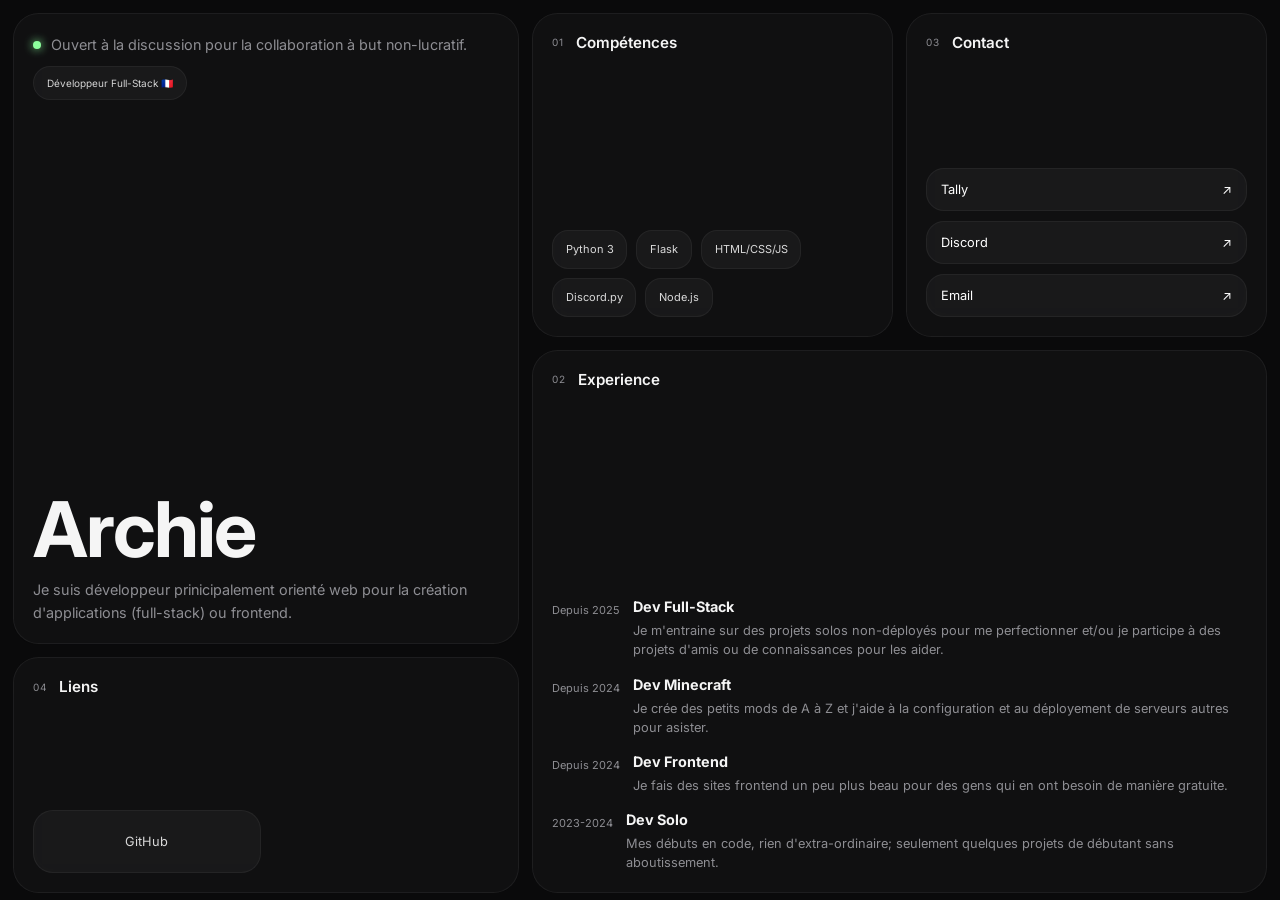
==== index.html @ da245379 "Patch + 404" ====
<!-- index.html -->
<!DOCTYPE html>
<html lang="fr">
<head>
  <meta charset="UTF-8" />
  <meta name="viewport" content="width=device-width, initial-scale=1.0" />

  <title>Archie — Portfolio</title>

  <link rel="preconnect" href="https://fonts.googleapis.com">
  <link rel="preconnect" href="https://fonts.gstatic.com" crossorigin>

  <link
    href="https://fonts.googleapis.com/css2?family=Inter:wght@300;400;500;600;700;800&display=swap"
    rel="stylesheet"
  />

  <link rel="stylesheet" href="styles.css" />
</head>

<body>

  <div class="noise"></div>

  <main class="bento-grid">

    <!-- PRESENTATION -->
    <section class="card presentation">

      <div class="top-bar">
        <div class="status">
          <span class="dot"></span>
          <p>Ouvert à la discussion pour la collaboration à but non-lucratif.</p>
        </div>

        <span class="mini-badge">Développeur Full-Stack 🇫🇷</span>
      </div>

      <div class="presentation-content">
        <h1>
          Archie
        </h1>

        <p>
          Je suis développeur prinicipalement orienté web pour la création d'applications (full-stack) ou frontend.
        </p>
      </div>

    </section>

    <!-- SKILLS -->
    <section class="card skills">

      <div class="section-head">
        <span class="section-number">01</span>
        <h2>Compétences</h2>
      </div>

      <div class="skills-grid">

        <div class="skill-tag">Python 3</div>
        <div class="skill-tag">Flask</div>
        <div class="skill-tag">HTML/CSS/JS</div>
        <div class="skill-tag">Discord.py</div>
        <div class="skill-tag">Node.js</div>

      </div>

    </section>

    <!-- EXPERIENCE -->
    <section class="card experience">

      <div class="section-head">
        <span class="section-number">02</span>
        <h2>Experience</h2>
      </div>

      <div class="timeline">


        <div class="timeline-item">
          <div class="timeline-left">
            <span>Depuis 2025</span>
          </div>

          <div class="timeline-right">
            <h3>Dev Full-Stack</h3>
            <p>Je m'entraine sur des projets solos non-déployés pour me perfectionner et/ou je participe à des projets d'amis ou de connaissances pour les aider.</p>
          </div>
        </div>

        <div class="timeline-item">
          <div class="timeline-left">
            <span>Depuis 2024</span>
          </div>

          <div class="timeline-right">
            <h3>Dev Minecraft</h3>
            <p>Je crée des petits mods de A à Z et j'aide à la configuration et au déployement de serveurs autres pour asister.</p>
          </div>
        </div>

        <div class="timeline-item">
          <div class="timeline-left">
            <span>Depuis 2024</span>
          </div>

          <div class="timeline-right">
            <h3>Dev Frontend</h3>
            <p>Je fais des sites frontend un peu plus beau pour des gens qui en ont besoin de manière gratuite.</p>
          </div>
        </div>

        <div class="timeline-item">
          <div class="timeline-left">
            <span>2023-2024</span>
          </div>

          <div class="timeline-right">
            <h3>Dev Solo</h3>
            <p>Mes débuts en code, rien d'extra-ordinaire; seulement quelques projets de débutant sans aboutissement.</p>
          </div>
        </div>

      </div>

    </section>

    <!-- CONTACT -->
    <section class="card contact">

      <div class="section-head">
        <span class="section-number">03</span>
        <h2>Contact</h2>
      </div>

      <div class="contact-buttons">

        <a href="https://tally.so/r/vGJo6l">
          <span>Tally</span>
          <span>↗</span>
        </a>

        <a href="https://dsc.gg/archielevrai">
          <span>Discord</span>
          <span>↗</span>
        </a>

        <a href="mailto:hello.twarf@proton.me">
          <span>Email</span>
          <span>↗</span>
        </a>

      </div>

    </section>

    <!-- LINKS -->
    <section class="card links">

      <div class="section-head">
        <span class="section-number">04</span>
        <h2>Liens</h2>
      </div>

      <div class="links-grid">

        <a href="https://github.com/archielevrai">GitHub</a>

      </div>

    </section>

  </main>

</body>
</html>
---- styles.css ----
*{
  margin:0;
  padding:0;
  box-sizing:border-box;
}

:root{

  --bg:#0a0a0b;

  --surface:
    rgba(18,18,20,.78);

  --surface-hover:
    rgba(24,24,27,.92);

  --border:
    rgba(255,255,255,.06);

  --text:#f5f5f5;

  --muted:#8e8e93;

  --radius:clamp(18px,2vw,34px);
}

html,
body{
  width:100%;
  height:100%;
}

body{

  font-family:"Inter",sans-serif;

  background:var(--bg);

  color:var(--text);

  overflow:hidden;

  padding:clamp(10px,1vw,18px);

  position:relative;
}

/* NOISE */

.noise{

  position:fixed;
  inset:0;

  pointer-events:none;

  opacity:.03;

  background-image:
    radial-gradient(
      rgba(255,255,255,1) .5px,
      transparent .5px
    );

  background-size:6px 6px;
}

/* GRID */

.bento-grid{

  width:100%;
  height:calc(100vh - 20px);

  display:grid;

  gap:clamp(10px,1vw,18px);

  grid-template-columns:
    1.4fr
    1fr
    1fr;

  grid-template-rows:
    1.1fr
    1fr
    .8fr;

  grid-template-areas:

    "presentation skills contact"
    "presentation experience experience"
    "links experience experience";
}

/* CARDS */

.card{

  background:var(--surface);

  border:
    1px solid var(--border);

  border-radius:var(--radius);

  padding:
    clamp(18px,1.5vw,30px);

  backdrop-filter:blur(18px);

  overflow:hidden;

  min-width:0;
  min-height:0;

  position:relative;

  transition:
    transform .2s ease,
    background .2s ease,
    border .2s ease;
}

.card:hover{

  transform:translateY(-2px);

  background:var(--surface-hover);

  border-color:
    rgba(255,255,255,.12);
}

/* AREAS */

.presentation{
  grid-area:presentation;

  display:flex;
  flex-direction:column;
  justify-content:space-between;

  min-height:0;
}

.skills{
  grid-area:skills;

  display:flex;
  flex-direction:column;
}

.contact{
  grid-area:contact;

  display:flex;
  flex-direction:column;
}

.experience{
  grid-area:experience;

  display:flex;
  flex-direction:column;
}

.links{

  display:flex;
  flex-direction:column;

  justify-content:space-between;

  gap:20px;

  min-height:0;
}

/* TOP */

.top-bar{

  display:flex;
  justify-content:space-between;
  align-items:center;

  gap:10px;

  flex-wrap:wrap;
}

.status{

  display:flex;
  align-items:center;
  gap:10px;

  min-width:0;
}

.dot{

  width:8px;
  height:8px;

  flex-shrink:0;

  border-radius:50%;

  background:#8dff9d;

  box-shadow:0 0 10px #8dff9d;
}

.status p{

  color:var(--muted);

  font-size:clamp(11px,.8vw,13px);

  white-space:nowrap;
}

.mini-badge{

  padding:
    clamp(8px,.8vw,10px)
    clamp(10px,1vw,14px);

  border-radius:999px;

  background:
    rgba(255,255,255,.04);

  border:
    1px solid rgba(255,255,255,.05);

  font-size:
    clamp(10px,.75vw,12px);

  color:#d5d5d5;

  white-space:nowrap;
}

/* PRESENTATION */

.presentation-content{

  margin-top:auto;

  min-height:0;
}

.presentation h1{

  font-size:
    clamp(3rem,6vw,7rem);

  line-height:.9;

  letter-spacing:
    clamp(-2px,-.3vw,-5px);

  margin-bottom:
    clamp(14px,1vw,26px);

  word-break:break-word;
}

.presentation p{

  max-width:100%;

  font-size:
    clamp(.9rem,1vw,1.1rem);

  line-height:1.6;

  color:var(--muted);

  overflow-wrap:anywhere;
}

/* SECTION HEAD */

.section-head{

  display:flex;
  align-items:center;

  gap:12px;

  margin-bottom:
    clamp(18px,1.5vw,28px);

  flex-wrap:wrap;
}

.section-number{

  font-size:
    clamp(10px,.7vw,12px);

  color:var(--muted);

  letter-spacing:1px;
}

.section-head h2{

  font-size:
    clamp(.95rem,1vw,1.1rem);

  font-weight:600;
}

/* SKILLS */

.skills-grid{

  display:flex;
  flex-wrap:wrap;

  gap:
    clamp(8px,.7vw,12px);

  margin-top:auto;

  overflow:hidden;
}

.skill-tag{

  padding:
    clamp(10px,.9vw,14px)
    clamp(12px,1vw,18px);

  border-radius:16px;

  background:
    rgba(255,255,255,.04);

  border:
    1px solid rgba(255,255,255,.05);

  font-size:
    clamp(11px,.8vw,14px);

  color:#dadada;

  transition:.2s ease;

  white-space:nowrap;
}

.skill-tag:hover{

  background:
    rgba(255,255,255,.08);
}

/* EXPERIENCE */

.timeline{

  display:flex;
  flex-direction:column;

  gap:
    clamp(16px,1vw,26px);

  margin-top:auto;

  overflow:hidden;
}

.timeline-item{

  display:flex;

  gap:
    clamp(12px,1vw,22px);

  min-width:0;
}

.timeline-left{

  flex-shrink:0;
}

.timeline-left span{

  color:var(--muted);

  font-size:
    clamp(11px,.8vw,14px);
}

.timeline-right{

  min-width:0;
}

.timeline-right h3{

  font-size:
    clamp(.9rem,.95vw,1rem);

  margin-bottom:6px;
}

.timeline-right p{

  color:var(--muted);

  line-height:1.5;

  font-size:
    clamp(.8rem,.85vw,.95rem);

  overflow-wrap:anywhere;
}

/* CONTACT */

.contact-buttons{

  display:flex;
  flex-direction:column;

  gap:
    clamp(10px,.8vw,14px);

  margin-top:auto;
}

.contact-buttons a{

  display:flex;
  justify-content:space-between;
  align-items:center;

  gap:10px;

  text-decoration:none;

  color:white;

  padding:
    clamp(12px,1vw,18px)
    clamp(14px,1vw,20px);

  border-radius:18px;

  background:
    rgba(255,255,255,.04);

  border:
    1px solid rgba(255,255,255,.05);

  transition:.2s ease;

  font-size:
    clamp(.8rem,.9vw,.95rem);
}

.contact-buttons a:hover{

  background:white;
  color:black;
}

/* LINKS */

.links-grid{

  display:grid;

  grid-template-columns:
    repeat(2,1fr);

  gap:
    clamp(10px,.8vw,14px);

  margin-top:auto;

  min-height:0;
}

.links-grid a{

  display:flex;
  align-items:center;
  justify-content:center;

  text-decoration:none;

  color:#d9d9d9;

  min-height:
    clamp(60px,8vh,90px);

  border-radius:20px;

  background:
    rgba(255,255,255,.04);

  border:
    1px solid rgba(255,255,255,.05);

  transition:.2s ease;

  font-size:
    clamp(.8rem,.9vw,.95rem);

  text-align:center;

  padding:10px;
    min-height:
    clamp(56px,7vh,82px);
}
.links-grid a:hover{

  background:
    rgba(255,255,255,.1);

  color:white;
}

/* ========================= */
/* TABLET */
/* ========================= */

@media (max-width:1100px){

  body{
    overflow-y:auto;
    height:auto;
  }

  .bento-grid{

    height:auto;

    grid-template-columns:
      1fr 1fr;

    grid-template-areas:

      "presentation presentation"
      "skills contact"
      "experience experience"
      "links links";
  }
}

/* ========================= */
/* MOBILE */
/* ========================= */

@media (max-width:768px){

  body{

    overflow-y:auto;

    height:auto;

    padding:12px;
  }

  .bento-grid{

    display:flex;
    flex-direction:column;

    height:auto;

    gap:12px;
  }

  .card{

    border-radius:24px;
  }

  .presentation h1{

    font-size:3.5rem;
  }

  .top-bar{

    flex-direction:column;
    align-items:flex-start;
  }

  .links-grid{

    grid-template-columns:1fr;
  }

  .timeline-item{

    flex-direction:column;

    gap:6px;
  }
}
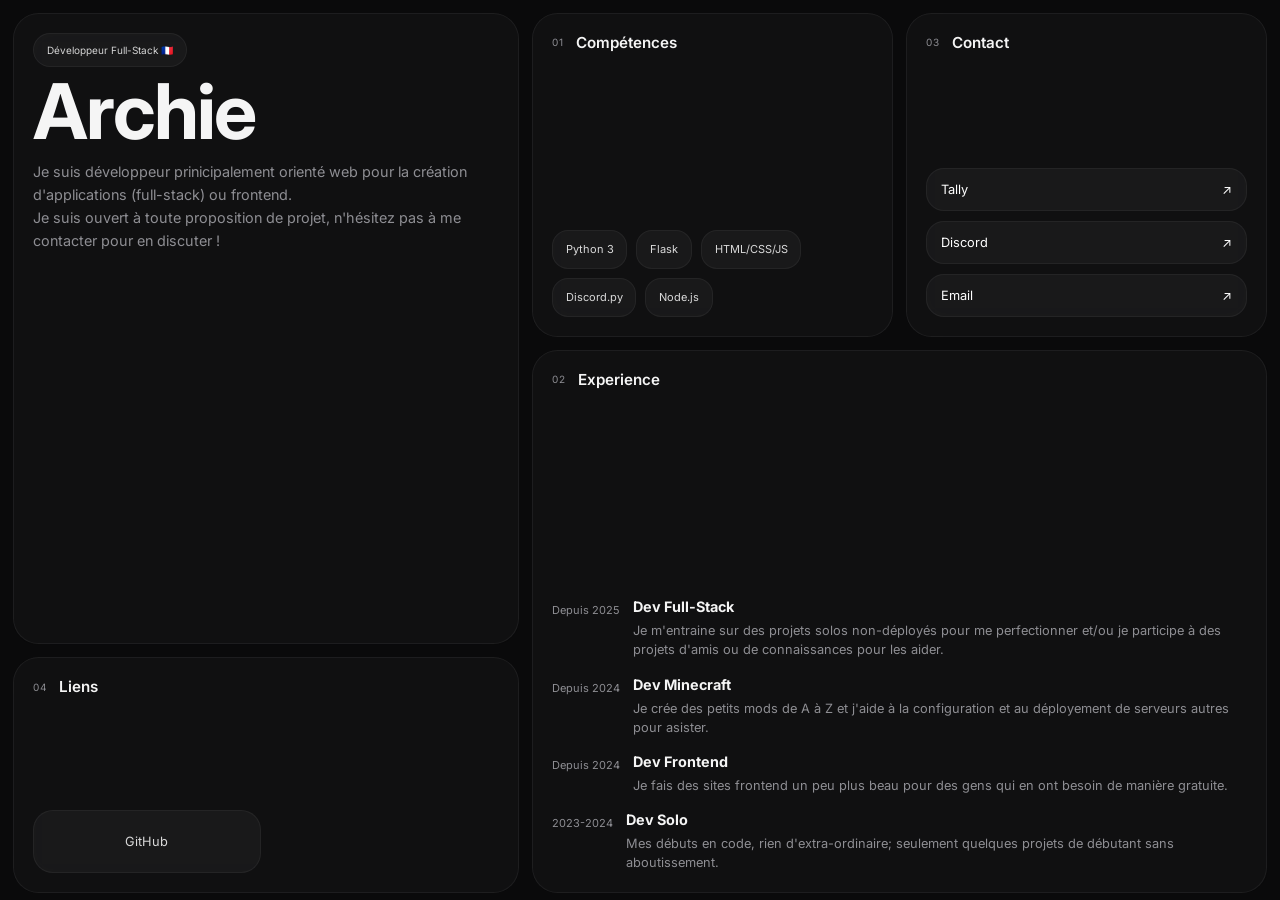
==== commit ae61e4b9: "Changing first box" ====
--- a/index.html
+++ b/index.html
@@ -29,9 +29,6 @@
 
       <div class="top-bar">
         <div class="status">
-          <span class="dot"></span>
-          <p>Ouvert à la discussion pour la collaboration à but non-lucratif.</p>
-        </div>
 
         <span class="mini-badge">Développeur Full-Stack 🇫🇷</span>
       </div>
@@ -42,7 +39,8 @@
         </h1>
 
         <p>
-          Je suis développeur prinicipalement orienté web pour la création d'applications (full-stack) ou frontend.
+          Je suis développeur prinicipalement orienté web pour la création d'applications (full-stack) ou frontend. <br>
+          Je suis ouvert à toute proposition de projet, n'hésitez pas à me contacter pour en discuter ! <br>
         </p>
       </div>
 
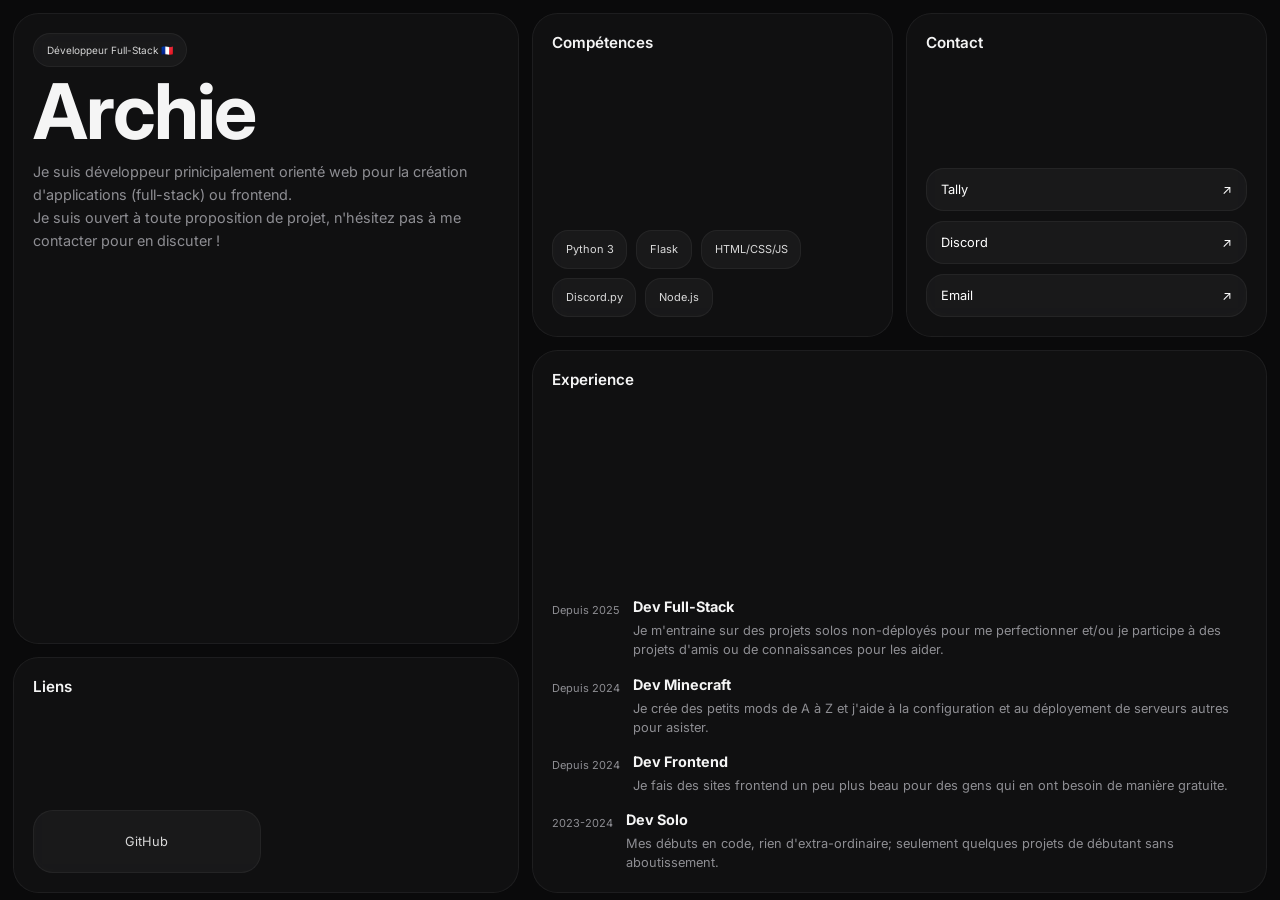
==== commit 00dbedb3: "removing numbers + deploy conflict regulation" ====
--- a/index.html
+++ b/index.html
@@ -50,7 +50,6 @@
     <section class="card skills">
 
       <div class="section-head">
-        <span class="section-number">01</span>
         <h2>Compétences</h2>
       </div>
 
@@ -70,7 +69,6 @@
     <section class="card experience">
 
       <div class="section-head">
-        <span class="section-number">02</span>
         <h2>Experience</h2>
       </div>
 
@@ -129,7 +127,6 @@
     <section class="card contact">
 
       <div class="section-head">
-        <span class="section-number">03</span>
         <h2>Contact</h2>
       </div>
 
@@ -158,7 +155,6 @@
     <section class="card links">
 
       <div class="section-head">
-        <span class="section-number">04</span>
         <h2>Liens</h2>
       </div>
 
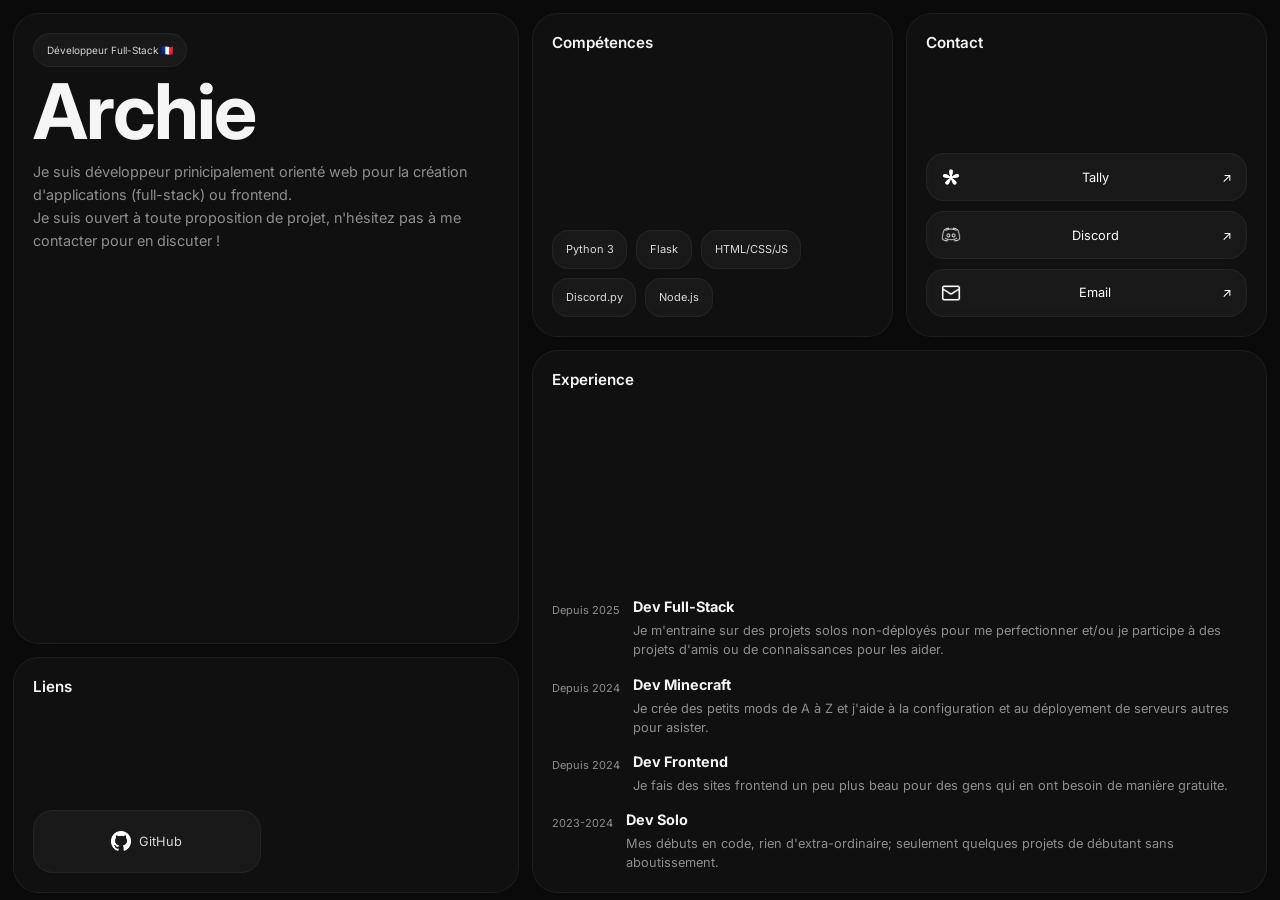
==== commit a76f705a: "New icons uwu" ====
--- a/index.html
+++ b/index.html
@@ -133,16 +133,19 @@
       <div class="contact-buttons">
 
         <a href="https://tally.so/r/vGJo6l">
+          <img src="icons/tally.png" alt="Tally" style="width: 20px; height: 20px; margin-right: 8px;" />
           <span>Tally</span>
           <span>↗</span>
         </a>
 
         <a href="https://dsc.gg/archielevrai">
+          <img src="icons/discord.png" alt="Discord" style="width: 20px; height: 20px; margin-right: 8px;" />
           <span>Discord</span>
           <span>↗</span>
         </a>
 
         <a href="mailto:hello.twarf@proton.me">
+          <img src="icons/mail.png" alt="Email" style="width: 20px; height: 20px; margin-right: 8px;" />
           <span>Email</span>
           <span>↗</span>
         </a>
@@ -160,7 +163,10 @@
 
       <div class="links-grid">
 
-        <a href="https://github.com/archielevrai">GitHub</a>
+        <a href="https://github.com/archielevrai">
+          <img src="icons/github.png" alt="GitHub" style="width: 20px; height: 20px; margin-right: 8px;" />
+          <span>GitHub</span>
+        </a>
 
       </div>
 
--- a/styles.css
+++ b/styles.css
@@ -469,8 +469,8 @@
 
 .contact-buttons a:hover{
 
-  background:white;
-  color:black;
+   background:
+    rgba(255,255,255,.08);
 }
 
 /* LINKS */
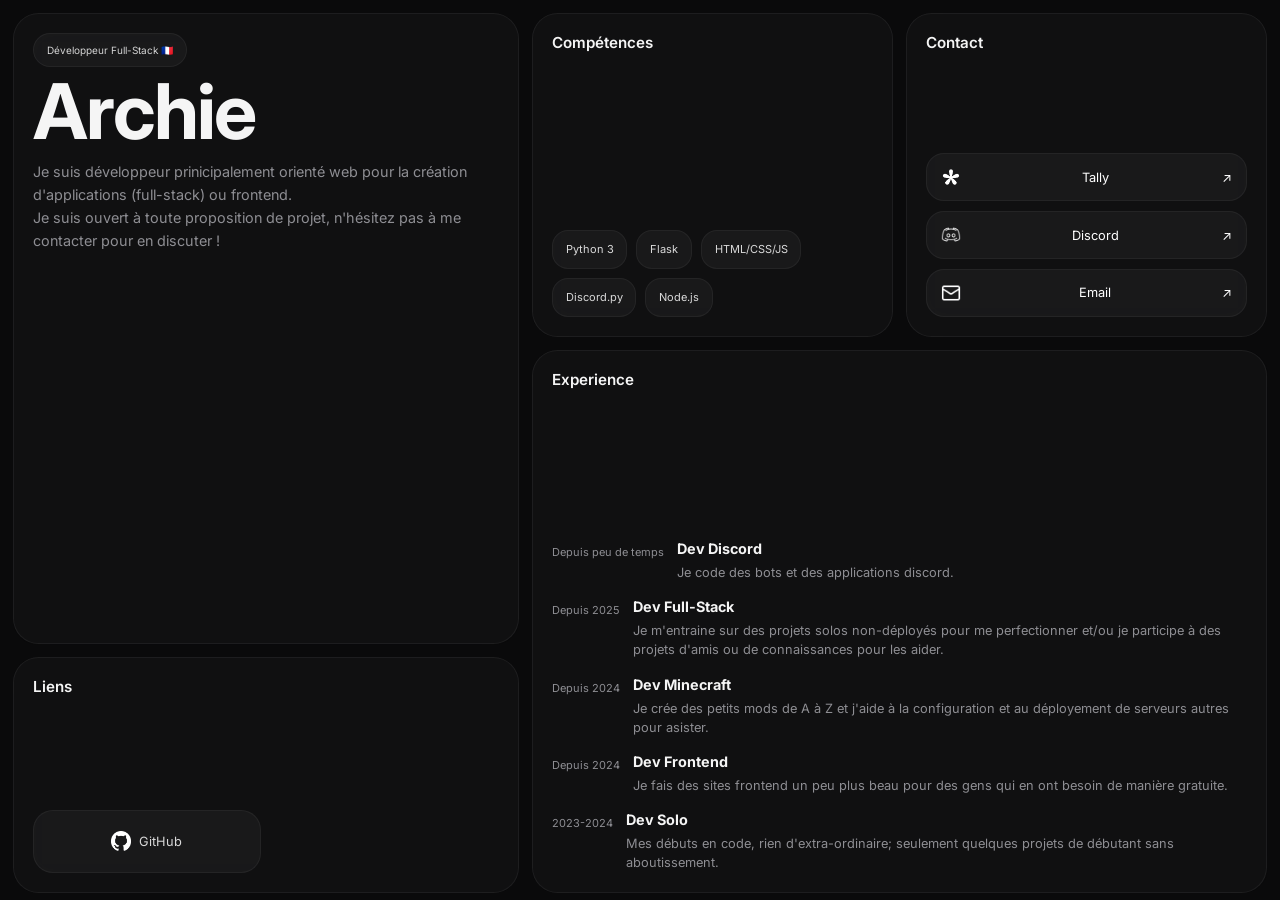
==== commit 822e6dd8: "." ====
--- a/index.html
+++ b/index.html
@@ -73,7 +73,16 @@
       </div>
 
       <div class="timeline">
+            <div class="timeline-item">
+          <div class="timeline-left">
+            <span>Depuis peu de temps</span>
+          </div>
 
+          <div class="timeline-right">
+            <h3>Dev Discord</h3>
+            <p>Je code des bots et des applications discord.</p>
+          </div>
+        </div>
 
         <div class="timeline-item">
           <div class="timeline-left">
@@ -163,7 +172,7 @@
 
       <div class="links-grid">
 
-        <a href="https://github.com/archielevrai">
+        <a href="https://github.com/Archie442" target="_blank">
           <img src="icons/github.png" alt="GitHub" style="width: 20px; height: 20px; margin-right: 8px;" />
           <span>GitHub</span>
         </a>
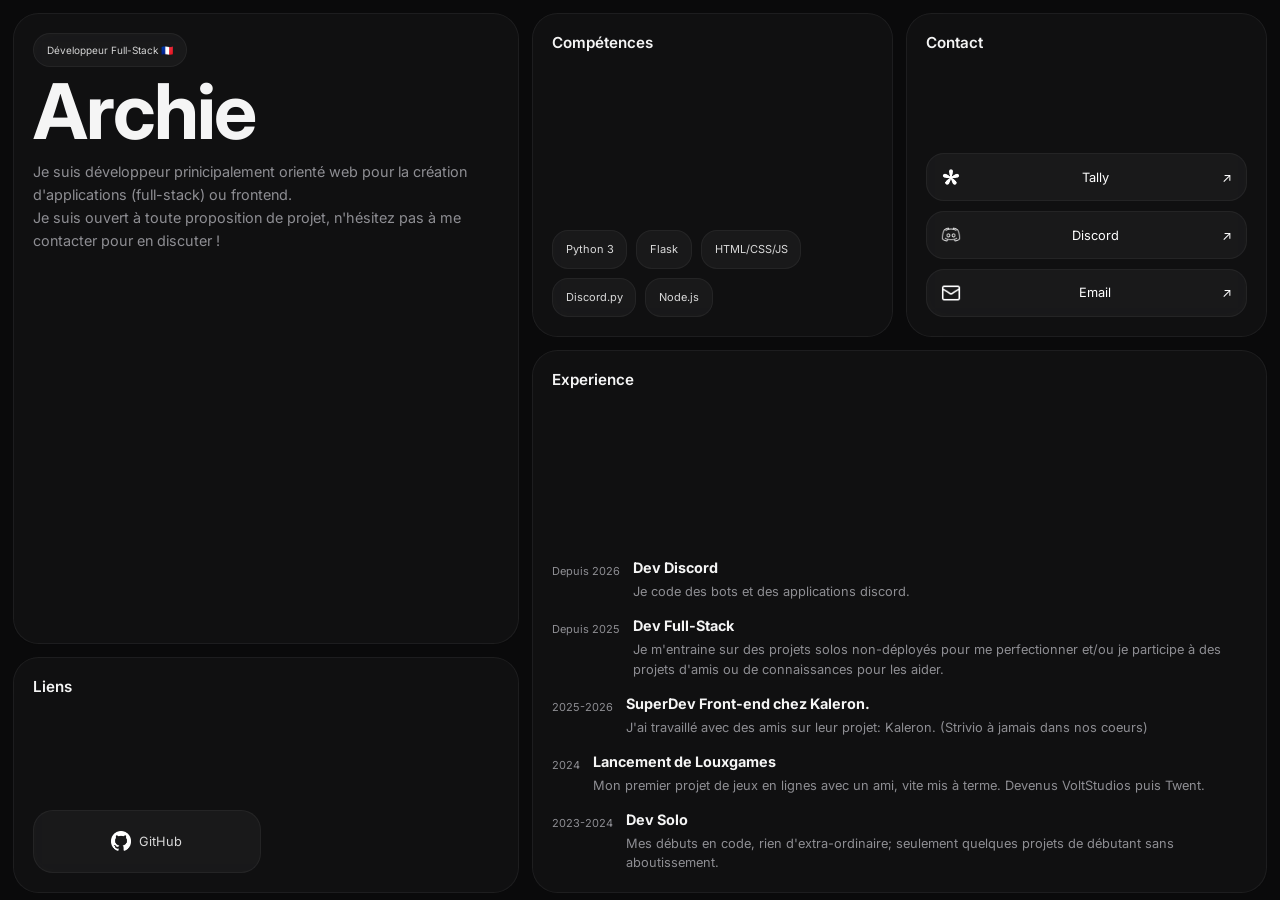
==== commit b3c8afe6: "Edit de l'onglet experience" ====
--- a/index.html
+++ b/index.html
@@ -75,7 +75,7 @@
       <div class="timeline">
             <div class="timeline-item">
           <div class="timeline-left">
-            <span>Depuis peu de temps</span>
+            <span>Depuis 2026</span>
           </div>
 
           <div class="timeline-right">
@@ -97,23 +97,23 @@
 
         <div class="timeline-item">
           <div class="timeline-left">
-            <span>Depuis 2024</span>
+            <span>2025-2026</span>
           </div>
 
           <div class="timeline-right">
-            <h3>Dev Minecraft</h3>
-            <p>Je crée des petits mods de A à Z et j'aide à la configuration et au déployement de serveurs autres pour asister.</p>
+            <h3>SuperDev Front-end chez Kaleron.</h3>
+            <p>J'ai travaillé avec des amis sur leur projet: Kaleron. (Strivio à jamais dans nos coeurs)</p>
           </div>
         </div>
 
         <div class="timeline-item">
           <div class="timeline-left">
-            <span>Depuis 2024</span>
+            <span>2024</span>
           </div>
 
           <div class="timeline-right">
-            <h3>Dev Frontend</h3>
-            <p>Je fais des sites frontend un peu plus beau pour des gens qui en ont besoin de manière gratuite.</p>
+            <h3>Lancement de Louxgames</h3>
+            <p>Mon premier projet de jeux en lignes avec un ami, vite mis à terme. Devenus VoltStudios puis Twent.</p>
           </div>
         </div>
 
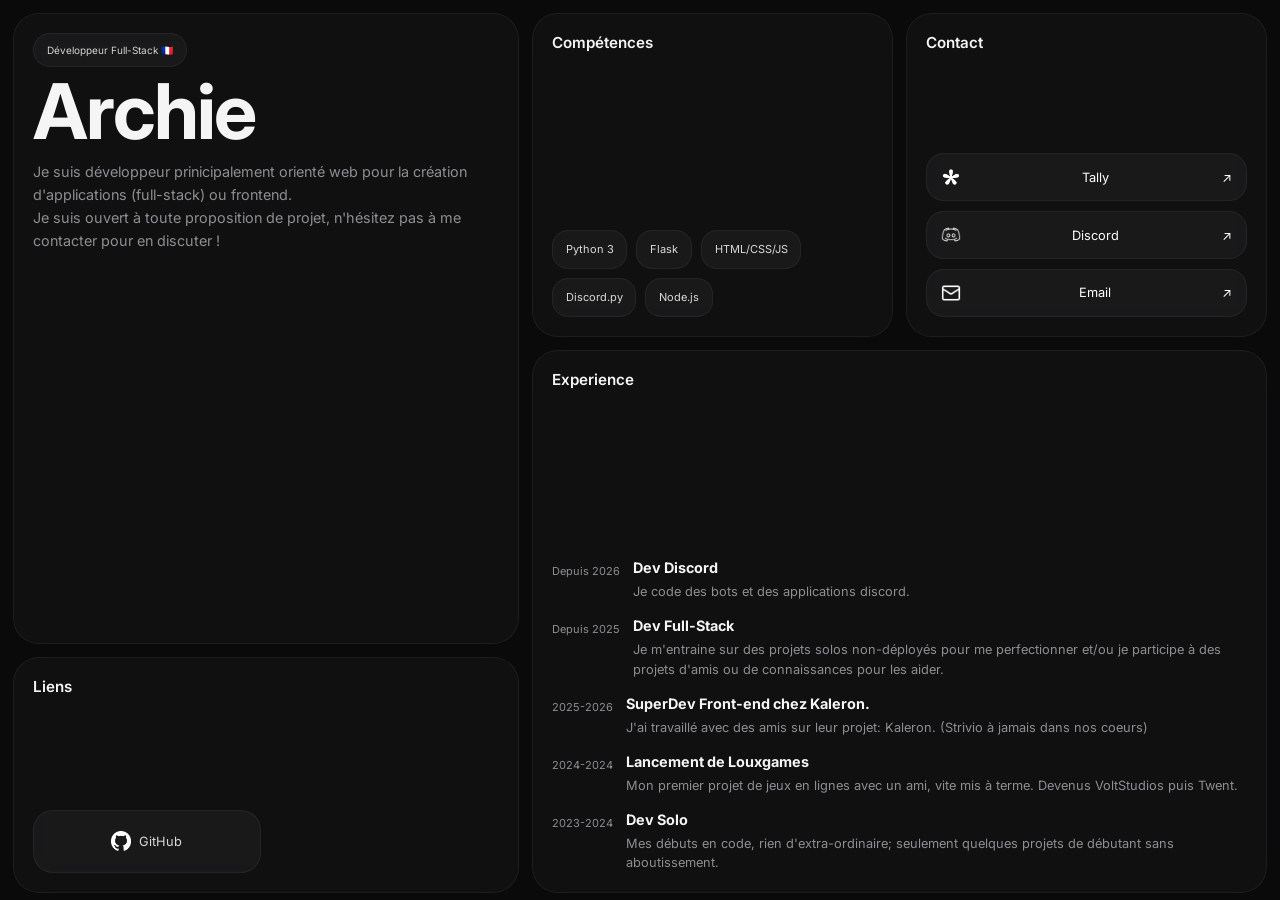
==== commit 5edf2fc1: "patch" ====
--- a/index.html
+++ b/index.html
@@ -108,7 +108,7 @@
 
         <div class="timeline-item">
           <div class="timeline-left">
-            <span>2024</span>
+            <span>2024-2024</span>
           </div>
 
           <div class="timeline-right">
